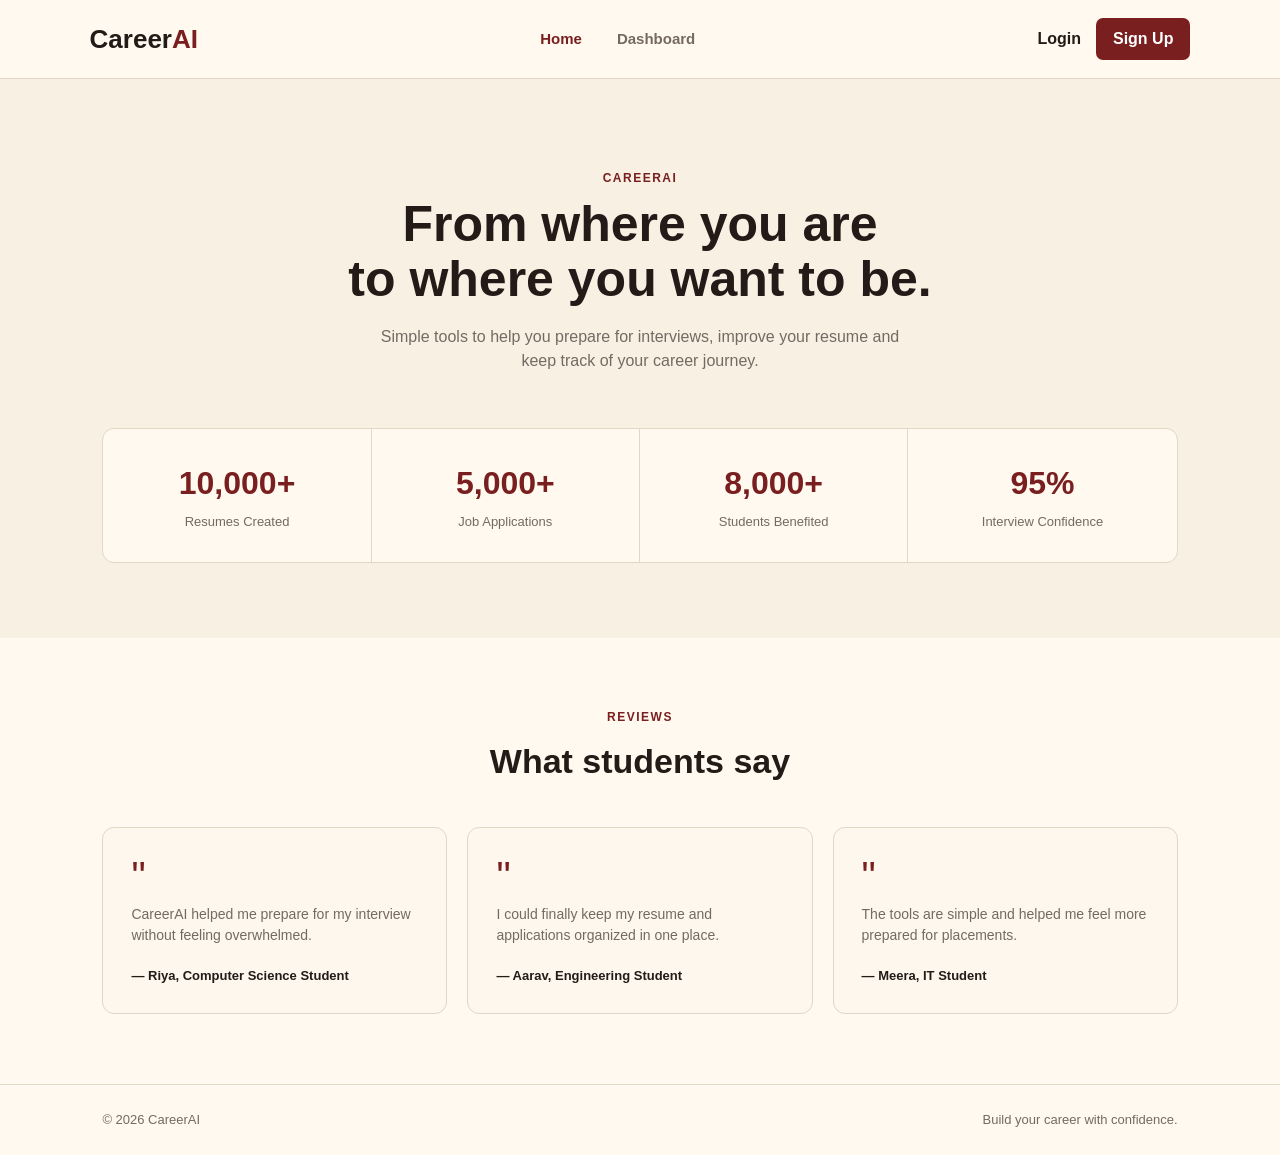
==== index.html @ 7615079e "Updated dashboard" ====
<!DOCTYPE html>
<html lang="en">
<head>
<meta charset="UTF-8">
<meta name="viewport" content="width=device-width, initial-scale=1.0">
<title>CareerAI - Home</title>
<link rel="stylesheet" href="style.css">
</head>
<body>
<nav class="navbar">
<a href="index.html" class="logo">Career<span>AI</span></a>
<div class="nav-links">
<a href="index.html" class="active">Home</a>
<a href="dashboard.html">Dashboard</a>
</div>
<div class="nav-buttons">
<a href="login.html" class="login-btn">Login</a>
<a href="signup.html" class="signup-btn">Sign Up</a>
</div>
</nav>
<main>
<section class="home-intro">
<p class="small-heading">CAREERAI</p>
<h1>From where you are<br>to where you want to be.</h1>
<p>Simple tools to help you prepare for interviews, improve your resume and keep track of your career journey.</p>
</section>
<section class="stats-section">
<div class="stat">
<h2>10,000+</h2>
<p>Resumes Created</p>
</div>
<div class="stat">
<h2>5,000+</h2>
<p>Job Applications</p>
</div>
<div class="stat">
<h2>8,000+</h2>
<p>Students Benefited</p>
</div>
<div class="stat">
<h2>95%</h2>
<p>Interview Confidence</p>
</div>
</section>
<section class="reviews-section">
<div class="section-heading centered">
<p class="small-heading">REVIEWS</p>
<h2>What students say</h2>
</div>
<div class="review-grid">
<div class="review-card">
<p class="quote">"</p>
<p>CareerAI helped me prepare for my interview without feeling overwhelmed.</p>
<h4>— Riya, Computer Science Student</h4>
</div>
<div class="review-card">
<p class="quote">"</p>
<p>I could finally keep my resume and applications organized in one place.</p>
<h4>— Aarav, Engineering Student</h4>
</div>
<div class="review-card">
<p class="quote">"</p>
<p>The tools are simple and helped me feel more prepared for placements.</p>
<h4>— Meera, IT Student</h4>
</div>
</div>
</section>
</main>
<footer>
<p>© 2026 CareerAI</p>
<p>Build your career with confidence.</p>
</footer>
</body>
</html>
---- style.css ----
* {
box-sizing: border-box;
margin: 0;
padding: 0;
}
body {
font-family: Arial, Helvetica, sans-serif;
background-color: #F7F0E3;
color: #241A17;
line-height: 1.5;
}
a {
text-decoration: none;
color: inherit;
}
.navbar {
display: flex;
align-items: center;
justify-content: space-between;
padding: 18px 7%;
background-color: #FFF9EF;
border-bottom: 1px solid #E2D6C7;
}
.logo {
font-size: 26px;
font-weight: 800;
}
.logo span {
color: #7A1F1F;
}
.nav-links {
display: flex;
gap: 35px;
}
.nav-links a {
color: #756A63;
font-size: 15px;
font-weight: 600;
}
.nav-links a:hover,
.nav-links .active {
color: #7A1F1F;
}
.nav-buttons {
display: flex;
align-items: center;
gap: 15px;
}
.login-btn {
font-weight: 600;
}
.signup-btn {
padding: 9px 17px;
background-color: #7A1F1F;
color: white;
border-radius: 7px;
font-weight: 600;
}
.signup-btn:hover,
.form-button:hover,
.card-button:hover {
background-color: #5E1515;
}
.small-heading {
color: #7A1F1F;
font-size: 12px;
font-weight: 800;
letter-spacing: 1.5px;
margin-bottom: 10px;
}
.home-intro {
text-align: center;
padding: 90px 20px 55px;
}
.home-intro h1 {
font-size: 50px;
line-height: 1.1;
margin-bottom: 18px;
font-weight: 700;
}
.home-intro > p:last-child {
max-width: 550px;
margin: auto;
color: #756A63;
font-size: 16px;
}
.stats-section {
display: flex;
justify-content: center;
flex-wrap: wrap;
margin: 0 8% 75px;
background-color: #FFF9EF;
border: 1px solid #E2D6C7;
border-radius: 12px;
}
.stat {
flex: 1 1 200px;
text-align: center;
padding: 30px 20px;
border-right: 1px solid #E2D6C7;
}
.stat:last-child {
border-right: none;
}
.stat h2 {
color: #7A1F1F;
font-size: 32px;
margin-bottom: 5px;
}
.stat p {
color: #756A63;
font-size: 13px;
}
.reviews-section {
padding: 70px 8%;
background-color: #FFF9EF;
}
.section-heading {
margin-bottom: 40px;
}
.section-heading h2 {
font-size: 34px;
}
.centered {
text-align: center;
}
.review-grid {
display: flex;
flex-wrap: wrap;
gap: 20px;
}
.review-card {
flex: 1 1 280px;
padding: 28px;
border: 1px solid #E2D6C7;
border-radius: 12px;
background-color: #FDF7ED;
}
.quote {
font-size: 40px;
line-height: 1;
color: #7A1F1F;
margin-bottom: 8px;
}
.review-card p:not(.quote) {
color: #756A63;
font-size: 14px;
margin-bottom: 20px;
}
.review-card h4 {
font-size: 13px;
}
footer {
display: flex;
justify-content: space-between;
align-items: center;
padding: 25px 8%;
background-color: #FFF9EF;
border-top: 1px solid #E2D6C7;
}
footer p {
color: #756A63;
font-size: 13px;
}
.dashboard {
padding: 65px 8% 90px;
min-height: calc(100vh - 130px);
}
.dashboard-heading {
margin-bottom: 40px;
}
.dashboard-heading h1 {
font-size: 40px;
margin-bottom: 8px;
}
.dashboard-heading > p:last-child {
color: #756A63;
}
.dashboard-grid {
display: flex;
flex-wrap: wrap;
gap: 22px;
}
.dashboard-card {
flex: 1 1 45%;
min-height: 260px;
padding: 30px;
background-color: #FFF9EF;
border: 1px solid #E2D6C7;
border-radius: 14px;
display: flex;
flex-direction: column;
align-items: flex-start;
}
.dashboard-card:hover {
border-color: #C9AAA0;
}
.dashboard-icon {
width: 55px;
height: 55px;
display: flex;
align-items: center;
justify-content: center;
background-color: #F1DFD5;
border-radius: 10px;
font-size: 25px;
margin-bottom: 18px;
}
.dashboard-card h2 {
font-size: 23px;
margin-bottom: 8px;
}
.dashboard-card p {
color: #756A63;
font-size: 14px;
max-width: 400px;
margin-bottom: 20px;
}
.card-button {
margin-top: auto;
border: none;
padding: 10px 17px;
background-color: #7A1F1F;
color: white;
border-radius: 7px;
font-weight: 600;
cursor: pointer;
}
.auth-body {
min-height: 100vh;
display: flex;
align-items: center;
justify-content: center;
padding: 30px;
background-color: #F7F0E3;
}
.auth-box {
width: 420px;
padding: 40px;
background-color: #FFF9EF;
border: 1px solid #E2D6C7;
border-radius: 12px;
box-shadow: 0 8px 25px rgba(50, 30, 20, 0.06);
}
.auth-box > .logo {
display: block;
text-align: center;
margin-bottom: 30px;
}
.auth-box h1 {
text-align: center;
font-size: 30px;
margin-bottom: 6px;
}
.form-subtitle {
text-align: center;
color: #756A63;
font-size: 14px;
margin-bottom: 28px;
}
.auth-box form {
display: flex;
flex-direction: column;
}
.auth-box label {
font-size: 13px;
font-weight: 700;
margin-bottom: 6px;
}
.auth-box input {
width: 100%;
padding: 12px;
border: 1px solid #D5C9BB;
border-radius: 7px;
background-color: #FDF7ED;
outline: none;
font-size: 14px;
margin-bottom: 4px;
}
.auth-box input:focus {
border-color: #7A1F1F;
}
.demo-hint {
color: #B6AAA1;
font-size: 11px;
margin-bottom: 15px;
}
.form-button {
width: 100%;
padding: 13px;
border: none;
border-radius: 7px;
background-color: #7A1F1F;
color: white;
font-size: 15px;
font-weight: 700;
cursor: pointer;
margin-top: 8px;
}
.form-message {
text-align: center;
color: #7A1F1F;
font-size: 13px;
margin-top: 12px;
min-height: 18px;
}
.switch-form {
text-align: center;
color: #756A63;
font-size: 13px;
margin-top: 25px;
}
.switch-form a {
color: #7A1F1F;
font-weight: 700;
}
@media (max-width: 800px) {
.dashboard-card {
flex: 1 1 100%;
}
.auth-box {
width: 100%;
max-width: 420px;
}
}
@media (max-width: 600px) {
.navbar {
padding: 16px 5%;
}
.nav-links {
display: none;
}
.home-intro {
padding: 65px 20px 45px;
}
.home-intro h1 {
font-size: 36px;
}
.stats-section {
margin: 0 6% 50px;
}
.stat {
flex: 1 1 50%;
border-right: none;
border-bottom: 1px solid #E2D6C7;
}
.stat:nth-last-child(-n+2) {
border-bottom: none;
}
.dashboard {
padding: 45px 6%;
}
.dashboard-heading h1 {
font-size: 32px;
}
footer {
flex-direction: column;
align-items: flex-start;
gap: 8px;
}
.auth-body {
padding: 20px;
}
.auth-box {
padding: 30px 25px;
}
}
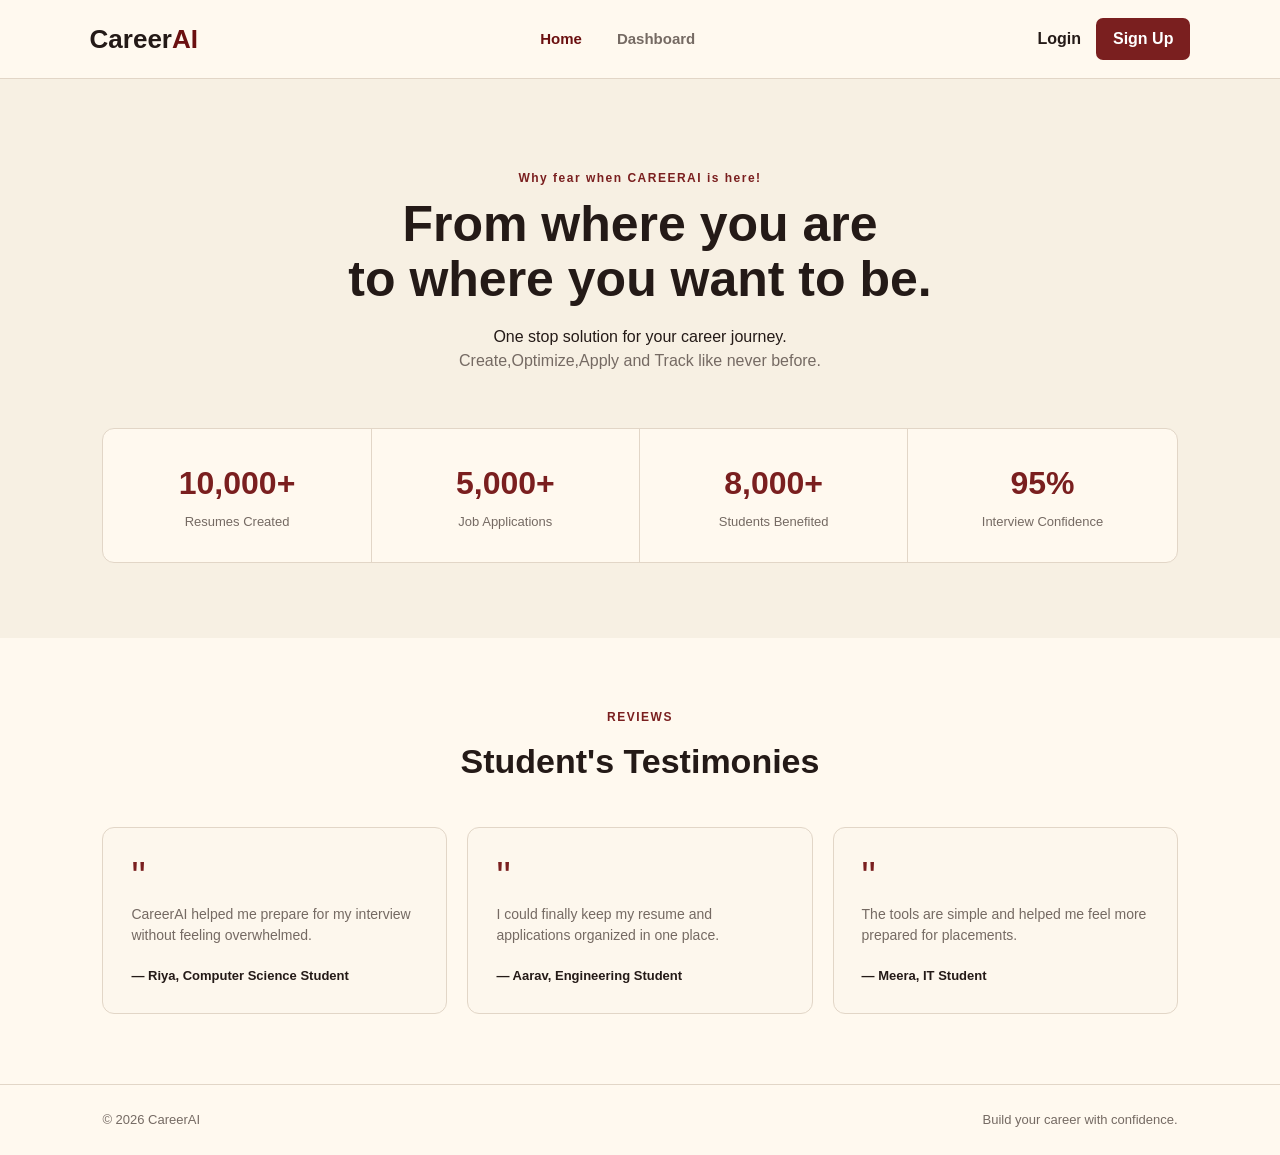
==== commit 78f2d599: "created basic 4 pages of dasboard" ====
--- a/index.html
+++ b/index.html
@@ -1,69 +1,84 @@
 <!DOCTYPE html>
 <html lang="en">
+
 <head>
 <meta charset="UTF-8">
 <meta name="viewport" content="width=device-width, initial-scale=1.0">
 <title>CareerAI - Home</title>
 <link rel="stylesheet" href="style.css">
 </head>
+
 <body>
+
 <nav class="navbar">
 <a href="index.html" class="logo">Career<span>AI</span></a>
 <div class="nav-links">
 <a href="index.html" class="active">Home</a>
 <a href="dashboard.html">Dashboard</a>
 </div>
+
 <div class="nav-buttons">
 <a href="login.html" class="login-btn">Login</a>
 <a href="signup.html" class="signup-btn">Sign Up</a>
 </div>
 </nav>
+
 <main>
 <section class="home-intro">
-<p class="small-heading">CAREERAI</p>
+<p class="small-heading">Why fear when CAREERAI is here!</p>
 <h1>From where you are<br>to where you want to be.</h1>
-<p>Simple tools to help you prepare for interviews, improve your resume and keep track of your career journey.</p>
+<p>One stop solution for your career journey.</p>
+<p>Create,Optimize,Apply and Track like never before.</p>
 </section>
+
 <section class="stats-section">
 <div class="stat">
 <h2>10,000+</h2>
 <p>Resumes Created</p>
 </div>
+
 <div class="stat">
 <h2>5,000+</h2>
 <p>Job Applications</p>
 </div>
+
 <div class="stat">
 <h2>8,000+</h2>
 <p>Students Benefited</p>
 </div>
+
 <div class="stat">
 <h2>95%</h2>
 <p>Interview Confidence</p>
 </div>
 </section>
+
 <section class="reviews-section">
 <div class="section-heading centered">
 <p class="small-heading">REVIEWS</p>
-<h2>What students say</h2>
+<h2>Student's Testimonies</h2>
 </div>
+
 <div class="review-grid">
 <div class="review-card">
 <p class="quote">"</p>
 <p>CareerAI helped me prepare for my interview without feeling overwhelmed.</p>
 <h4>— Riya, Computer Science Student</h4>
 </div>
+
 <div class="review-card">
 <p class="quote">"</p>
 <p>I could finally keep my resume and applications organized in one place.</p>
 <h4>— Aarav, Engineering Student</h4>
 </div>
+
 <div class="review-card">
 <p class="quote">"</p>
 <p>The tools are simple and helped me feel more prepared for placements.</p>
 <h4>— Meera, IT Student</h4>
 </div>
 </div>
+
 </section>
 </main>
 <footer>
--- a/style.css
+++ b/style.css
@@ -3,16 +3,19 @@
 margin: 0;
 padding: 0;
 }
+
 body {
 font-family: Arial, Helvetica, sans-serif;
 background-color: #F7F0E3;
 color: #241A17;
 line-height: 1.5;
 }
+
 a {
 text-decoration: none;
 color: inherit;
 }
+
 .navbar {
 display: flex;
 align-items: center;
@@ -21,34 +24,42 @@
 background-color: #FFF9EF;
 border-bottom: 1px solid #E2D6C7;
 }
+
 .logo {
 font-size: 26px;
 font-weight: 800;
 }
+
 .logo span {
-color: #7A1F1F;
-}
+color: #6b1010;
+}
+
 .nav-links {
 display: flex;
 gap: 35px;
 }
+
 .nav-links a {
 color: #756A63;
 font-size: 15px;
 font-weight: 600;
 }
+
 .nav-links a:hover,
 .nav-links .active {
-color: #7A1F1F;
-}
+color:#6b1010;
+}
+
 .nav-buttons {
 display: flex;
 align-items: center;
 gap: 15px;
 }
+
 .login-btn {
 font-weight: 600;
 }
+
 .signup-btn {
 padding: 9px 17px;
 background-color: #7A1F1F;
@@ -56,11 +67,13 @@
 border-radius: 7px;
 font-weight: 600;
 }
+
 .signup-btn:hover,
 .form-button:hover,
 .card-button:hover {
 background-color: #5E1515;
 }
+
 .small-heading {
 color: #7A1F1F;
 font-size: 12px;
@@ -68,22 +81,26 @@
 letter-spacing: 1.5px;
 margin-bottom: 10px;
 }
+
 .home-intro {
 text-align: center;
 padding: 90px 20px 55px;
 }
+
 .home-intro h1 {
 font-size: 50px;
 line-height: 1.1;
 margin-bottom: 18px;
 font-weight: 700;
 }
+
 .home-intro > p:last-child {
 max-width: 550px;
 margin: auto;
 color: #756A63;
 font-size: 16px;
 }
+
 .stats-section {
 display: flex;
 justify-content: center;
@@ -93,42 +110,52 @@
 border: 1px solid #E2D6C7;
 border-radius: 12px;
 }
+
 .stat {
 flex: 1 1 200px;
 text-align: center;
 padding: 30px 20px;
 border-right: 1px solid #E2D6C7;
 }
+
 .stat:last-child {
 border-right: none;
 }
+
 .stat h2 {
 color: #7A1F1F;
 font-size: 32px;
 margin-bottom: 5px;
 }
+
 .stat p {
 color: #756A63;
 font-size: 13px;
 }
+
 .reviews-section {
 padding: 70px 8%;
 background-color: #FFF9EF;
 }
+
 .section-heading {
 margin-bottom: 40px;
 }
+
 .section-heading h2 {
 font-size: 34px;
 }
+
 .centered {
 text-align: center;
 }
+
 .review-grid {
 display: flex;
 flex-wrap: wrap;
 gap: 20px;
 }
+
 .review-card {
 flex: 1 1 280px;
 padding: 28px;
@@ -136,20 +163,24 @@
 border-radius: 12px;
 background-color: #FDF7ED;
 }
+
 .quote {
 font-size: 40px;
 line-height: 1;
 color: #7A1F1F;
 margin-bottom: 8px;
 }
+
 .review-card p:not(.quote) {
 color: #756A63;
 font-size: 14px;
 margin-bottom: 20px;
 }
+
 .review-card h4 {
 font-size: 13px;
 }
+
 footer {
 display: flex;
 justify-content: space-between;
@@ -158,29 +189,36 @@
 background-color: #FFF9EF;
 border-top: 1px solid #E2D6C7;
 }
+
 footer p {
 color: #756A63;
 font-size: 13px;
 }
+
 .dashboard {
 padding: 65px 8% 90px;
 min-height: calc(100vh - 130px);
 }
+
 .dashboard-heading {
 margin-bottom: 40px;
 }
+
 .dashboard-heading h1 {
 font-size: 40px;
 margin-bottom: 8px;
 }
+
 .dashboard-heading > p:last-child {
 color: #756A63;
 }
+
 .dashboard-grid {
 display: flex;
 flex-wrap: wrap;
 gap: 22px;
 }
+
 .dashboard-card {
 flex: 1 1 45%;
 min-height: 260px;
@@ -192,9 +230,11 @@
 flex-direction: column;
 align-items: flex-start;
 }
+
 .dashboard-card:hover {
 border-color: #C9AAA0;
 }
+
 .dashboard-icon {
 width: 55px;
 height: 55px;
@@ -206,16 +246,19 @@
 font-size: 25px;
 margin-bottom: 18px;
 }
+
 .dashboard-card h2 {
 font-size: 23px;
 margin-bottom: 8px;
 }
+
 .dashboard-card p {
 color: #756A63;
 font-size: 14px;
 max-width: 400px;
 margin-bottom: 20px;
 }
+
 .card-button {
 margin-top: auto;
 border: none;
@@ -226,6 +269,7 @@
 font-weight: 600;
 cursor: pointer;
 }
+
 .auth-body {
 min-height: 100vh;
 display: flex;
@@ -234,6 +278,7 @@
 padding: 30px;
 background-color: #F7F0E3;
 }
+
 .auth-box {
 width: 420px;
 padding: 40px;
@@ -242,31 +287,37 @@
 border-radius: 12px;
 box-shadow: 0 8px 25px rgba(50, 30, 20, 0.06);
 }
+
 .auth-box > .logo {
 display: block;
 text-align: center;
 margin-bottom: 30px;
 }
+
 .auth-box h1 {
 text-align: center;
 font-size: 30px;
 margin-bottom: 6px;
 }
+
 .form-subtitle {
 text-align: center;
 color: #756A63;
 font-size: 14px;
 margin-bottom: 28px;
 }
+
 .auth-box form {
 display: flex;
 flex-direction: column;
 }
+
 .auth-box label {
 font-size: 13px;
 font-weight: 700;
 margin-bottom: 6px;
 }
+
 .auth-box input {
 width: 100%;
 padding: 12px;
@@ -277,14 +328,17 @@
 font-size: 14px;
 margin-bottom: 4px;
 }
+
 .auth-box input:focus {
 border-color: #7A1F1F;
 }
+
 .demo-hint {
 color: #B6AAA1;
 font-size: 11px;
 margin-bottom: 15px;
 }
+
 .form-button {
 width: 100%;
 padding: 13px;
@@ -297,6 +351,7 @@
 cursor: pointer;
 margin-top: 8px;
 }
+
 .form-message {
 text-align: center;
 color: #7A1F1F;
@@ -304,64 +359,80 @@
 margin-top: 12px;
 min-height: 18px;
 }
+
 .switch-form {
 text-align: center;
 color: #756A63;
 font-size: 13px;
 margin-top: 25px;
 }
+
 .switch-form a {
-color: #7A1F1F;
+color: #6b1010;
 font-weight: 700;
 }
+
 @media (max-width: 800px) {
 .dashboard-card {
 flex: 1 1 100%;
 }
+
 .auth-box {
 width: 100%;
 max-width: 420px;
 }
 }
+
 @media (max-width: 600px) {
 .navbar {
 padding: 16px 5%;
 }
+
 .nav-links {
 display: none;
 }
+
 .home-intro {
 padding: 65px 20px 45px;
 }
+
 .home-intro h1 {
 font-size: 36px;
 }
+
 .stats-section {
 margin: 0 6% 50px;
 }
+
 .stat {
 flex: 1 1 50%;
 border-right: none;
 border-bottom: 1px solid #E2D6C7;
 }
+
 .stat:nth-last-child(-n+2) {
 border-bottom: none;
 }
+
 .dashboard {
 padding: 45px 6%;
 }
+
 .dashboard-heading h1 {
 font-size: 32px;
 }
+
 footer {
 flex-direction: column;
 align-items: flex-start;
 gap: 8px;
 }
+
 .auth-body {
 padding: 20px;
 }
+
 .auth-box {
 padding: 30px 25px;
 }
-}+
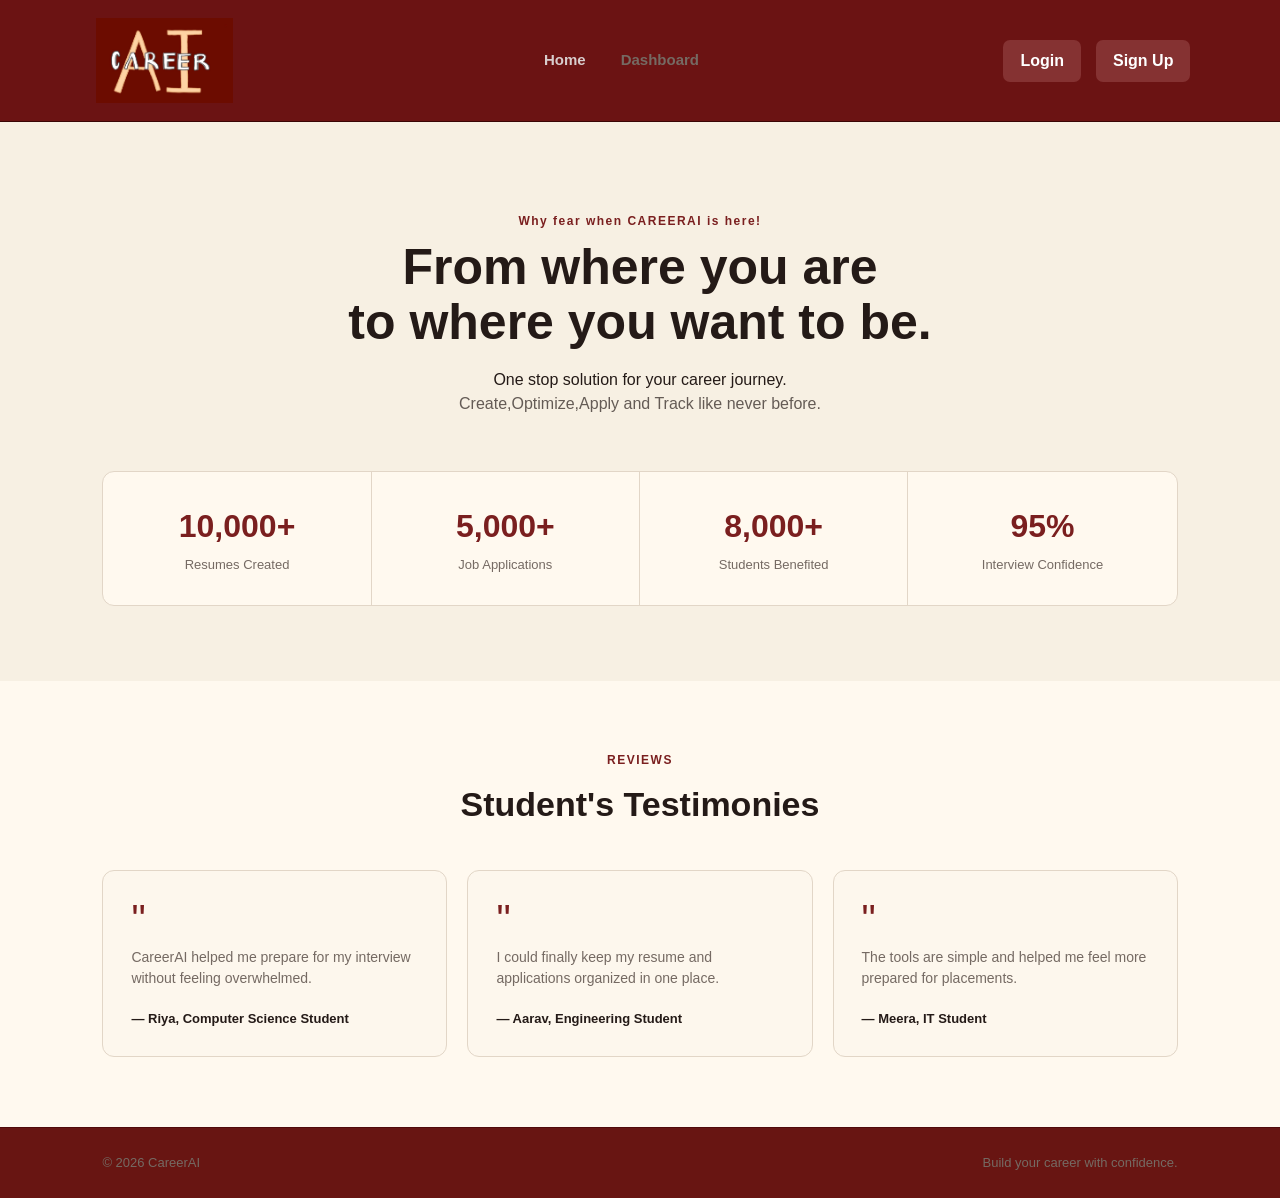
==== commit 8587e4ce: "changes in footer, navbar color, logo added, login button" ====
--- a/index.html
+++ b/index.html
@@ -11,7 +11,11 @@
 <body>
 
 <nav class="navbar">
-<a href="index.html" class="logo">Career<span>AI</span></a>
+<div class="logo">
+    <a href="index.html">
+        <img src="logoo.png" alt="CareerAI Logo" class="logo-image">
+    </a>
+</div>
 <div class="nav-links">
 <a href="index.html" class="active">Home</a>
 <a href="dashboard.html">Dashboard</a>
--- a/style.css
+++ b/style.css
@@ -21,17 +21,22 @@
 align-items: center;
 justify-content: space-between;
 padding: 18px 7%;
-background-color: #FFF9EF;
-border-bottom: 1px solid #E2D6C7;
-}
-
+background-color: #6b1313;
+border-bottom: 1px solid #3b0505;
+}
+
+/* Container that holds the logo */
 .logo {
-font-size: 26px;
-font-weight: 800;
-}
-
-.logo span {
-color: #6b1010;
+  display: flex;
+  align-items: center;
+}
+
+/* Image styling */
+.logo-image {
+  height: 85px; /* Adjust this value if you want the logo bigger or smaller */
+  width: 150px;  /* Keeps the logo image proportions correct */
+  display: block;
+  object-fit: contain;
 }
 
 .nav-links {
@@ -47,7 +52,7 @@
 
 .nav-links a:hover,
 .nav-links .active {
-color:#6b1010;
+color:#d8cdcd;
 }
 
 .nav-buttons {
@@ -57,12 +62,16 @@
 }
 
 .login-btn {
+padding: 9px 17px;
+background-color: #853232;
+color: white;
+border-radius: 7px;
 font-weight: 600;
 }
 
 .signup-btn {
 padding: 9px 17px;
-background-color: #7A1F1F;
+background-color: #853232;
 color: white;
 border-radius: 7px;
 font-weight: 600;
@@ -97,7 +106,7 @@
 .home-intro > p:last-child {
 max-width: 550px;
 margin: auto;
-color: #756A63;
+color: #645b55;
 font-size: 16px;
 }
 
@@ -186,8 +195,8 @@
 justify-content: space-between;
 align-items: center;
 padding: 25px 8%;
-background-color: #FFF9EF;
-border-top: 1px solid #E2D6C7;
+background-color: #681512;
+border-top: 1px solid #500b0b;
 }
 
 footer p {
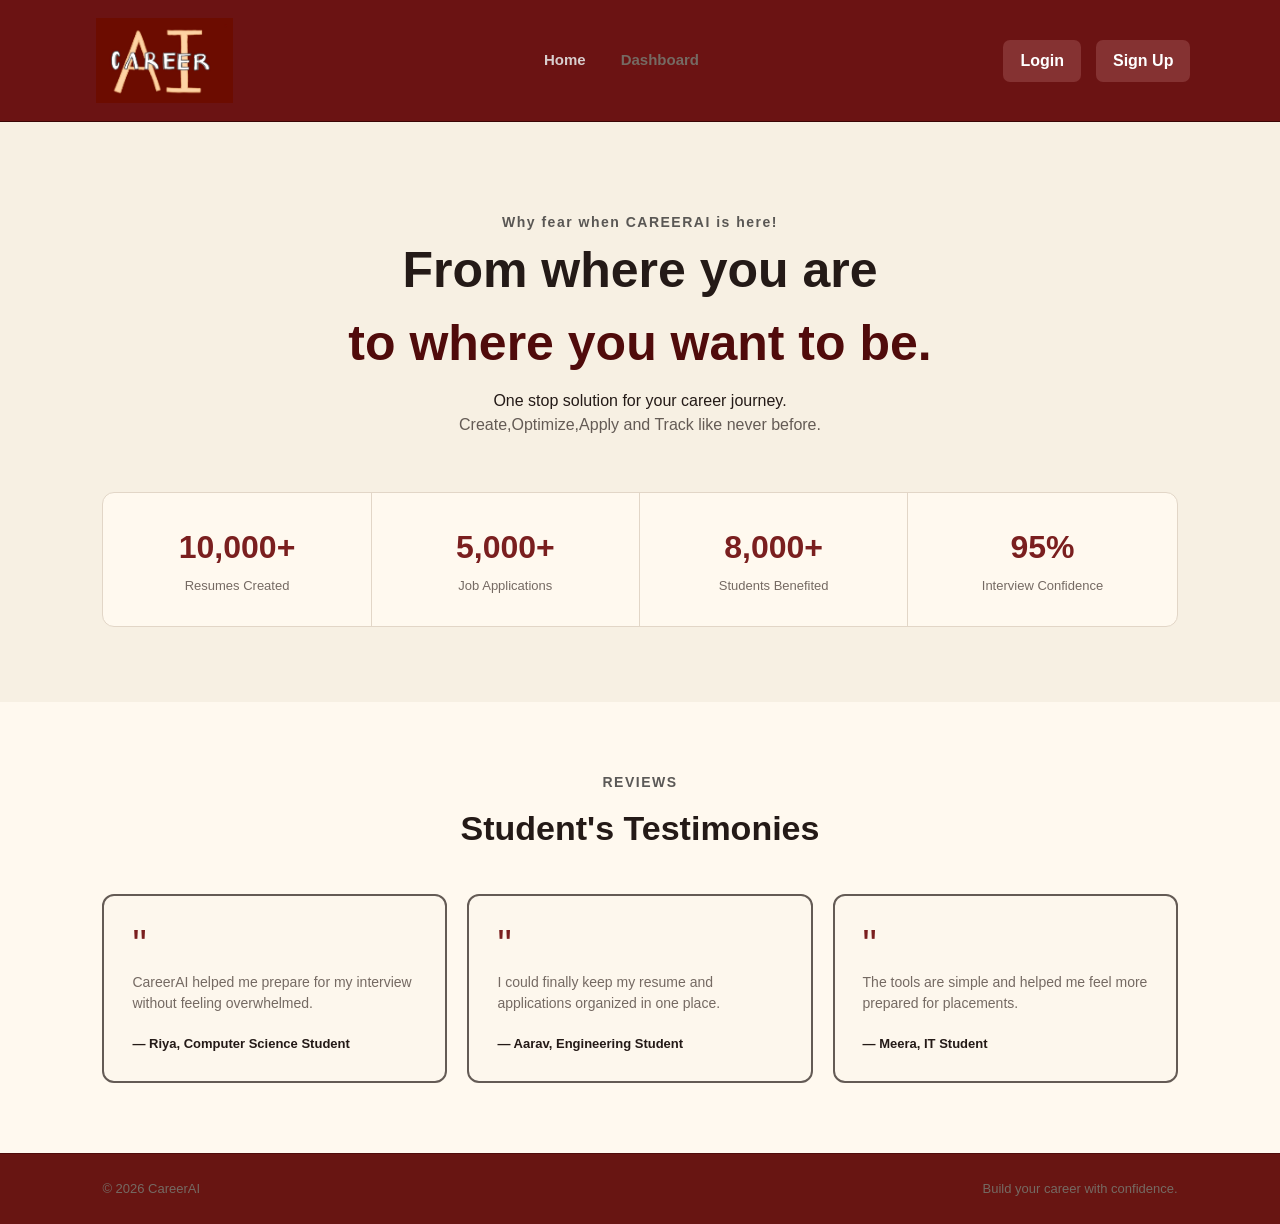
==== commit 316b7b66: "changes in homepage" ====
--- a/index.html
+++ b/index.html
@@ -30,7 +30,7 @@
 <main>
 <section class="home-intro">
 <p class="small-heading">Why fear when CAREERAI is here!</p>
-<h1>From where you are<br>to where you want to be.</h1>
+<h1>From where you are</h1><div class="hero1"><h1>to where you want to be.</h1></div>
 <p>One stop solution for your career journey.</p>
 <p>Create,Optimize,Apply and Track like never before.</p>
 </section>
--- a/style.css
+++ b/style.css
@@ -84,8 +84,8 @@
 }
 
 .small-heading {
-color: #7A1F1F;
-font-size: 12px;
+color: #313030cb;
+font-size: 14px;
 font-weight: 800;
 letter-spacing: 1.5px;
 margin-bottom: 10px;
@@ -94,6 +94,10 @@
 .home-intro {
 text-align: center;
 padding: 90px 20px 55px;
+}
+
+.hero1{
+    color:#500b0b
 }
 
 .home-intro h1 {
@@ -168,7 +172,7 @@
 .review-card {
 flex: 1 1 280px;
 padding: 28px;
-border: 1px solid #E2D6C7;
+border: 2px solid #645b55;
 border-radius: 12px;
 background-color: #FDF7ED;
 }
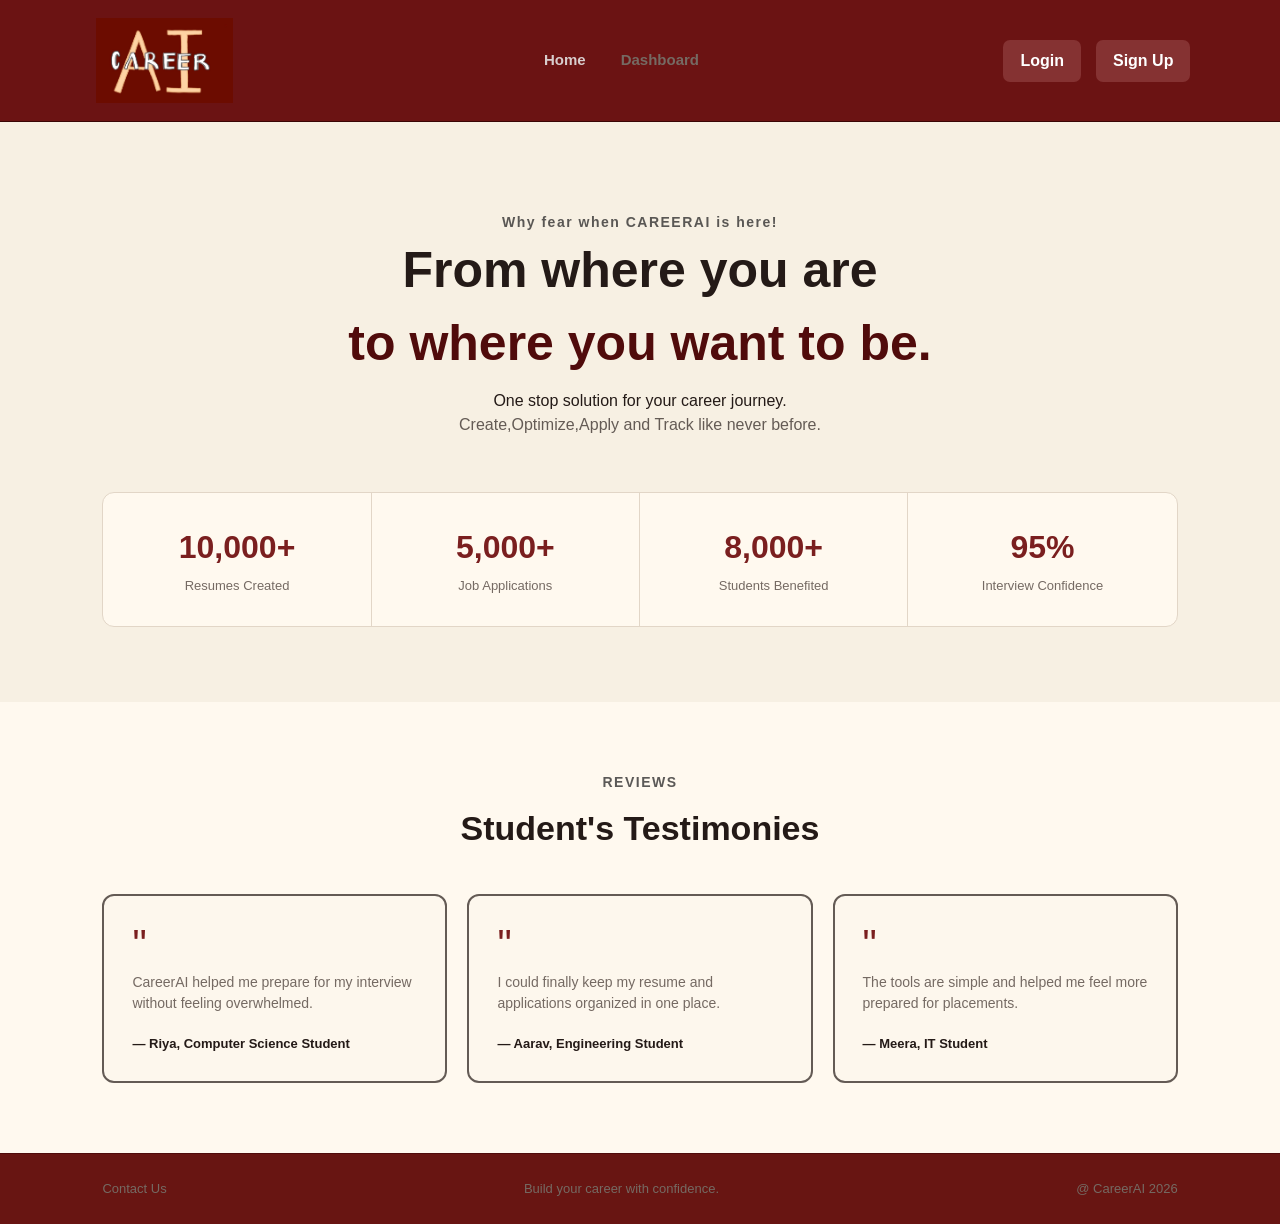
==== commit 4bba46db: "." ====
--- a/index.html
+++ b/index.html
@@ -86,8 +86,9 @@
 </section>
 </main>
 <footer>
-<p>© 2026 CareerAI</p>
+<p>Contact Us</p>
 <p>Build your career with confidence.</p>
+<p>@ CareerAI 2026</p>
 </footer>
 </body>
 </html>
--- a/style.css
+++ b/style.css
@@ -298,7 +298,7 @@
 background-color: #FFF9EF;
 border: 1px solid #E2D6C7;
 border-radius: 12px;
-box-shadow: 0 8px 25px rgba(50, 30, 20, 0.06);
+box-shadow: 0 8px 25px black (83, 19, 15, 0.06);
 }
 
 .auth-box > .logo {
